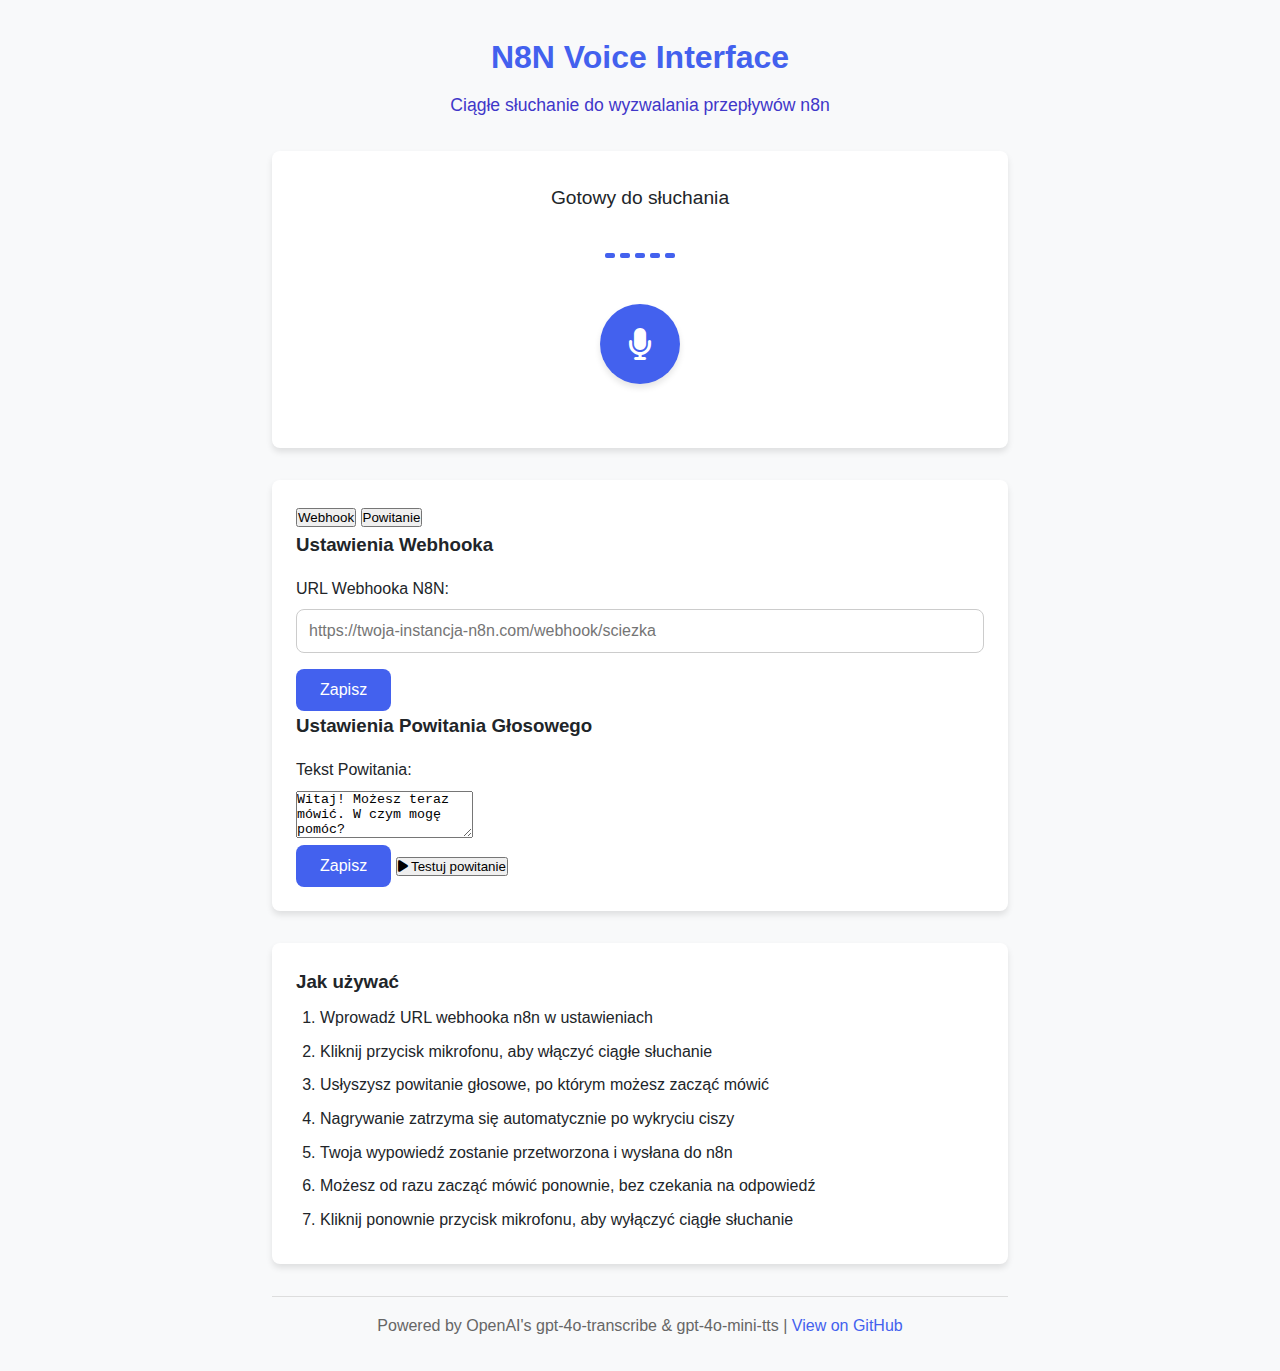
==== n8n-voice-interface/frontend/index.html @ 01059b47 "Update index.html" ====
<!DOCTYPE html>
<html lang="en">
<head>
    <meta charset="UTF-8">
    <meta name="viewport" content="width=device-width, initial-scale=1.0">
    <title>N8N Voice Interface</title>
    <link rel="stylesheet" href="styles.css">
    <link rel="stylesheet" href="https://cdnjs.cloudflare.com/ajax/libs/font-awesome/6.4.0/css/all.min.css">
</head>
<body>
    <div class="container">
        <header>
            <h1>N8N Voice Interface</h1>
            <p class="subtitle">Ciągłe słuchanie do wyzwalania przepływów n8n</p>
        </header>

        <main>
            <div class="voice-interface">
                <div id="status-container">
                    <div id="status-message">Gotowy do słuchania</div>
                    <div id="visualization-container">
                        <div class="visualization-bar"></div>
                        <div class="visualization-bar"></div>
                        <div class="visualization-bar"></div>
                        <div class="visualization-bar"></div>
                        <div class="visualization-bar"></div>
                    </div>
                </div>

                <div class="microphone-container">
                    <button id="record-button" class="record-button" title="Rozpocznij ciągłe słuchanie">
                        <i class="fas fa-microphone"></i>
                    </button>
                </div>
                
                <!-- Conversation container for continuous listening -->
                <div id="conversation-container" class="conversation-container hidden"></div>

                <!-- Legacy containers kept for compatibility -->
                <div id="transcription-container" class="hidden">
                    <h3>Twoja wiadomość:</h3>
                    <div id="transcription-text"></div>
                </div>

                <div id="response-container" class="hidden">
                    <h3>Odpowiedź N8N:</h3>
                    <div id="response-text"></div>
                    <div class="audio-controls">
                        <button id="play-again-button" class="btn-icon" onclick="document.querySelector('audio').play()">
                            <i class="fas fa-play"></i> Odtwórz ponownie
                        </button>
                    </div>
                </div>
            </div>

            <div id="message-container" class="hidden">
                <div id="message-text"></div>
            </div>

            <!-- Settings container with tabs -->
            <div class="settings-container">
                <div class="tabs">
                    <button class="tab-button active" data-tab="webhook-settings">Webhook</button>
                    <button class="tab-button" data-tab="greeting-settings">Powitanie</button>
                </div>
                
                <div id="webhook-settings" class="tab-content active">
                    <h3>Ustawienia Webhooka</h3>
                    <div class="form-group">
                        <label for="webhook-url">URL Webhooka N8N:</label>
                        <input type="text" id="webhook-url" placeholder="https://twoja-instancja-n8n.com/webhook/sciezka">
                        <button id="save-settings" class="btn">Zapisz</button>
                    </div>
                </div>
                
                <div id="greeting-settings" class="tab-content">
                    <h3>Ustawienia Powitania Głosowego</h3>
                    <div class="form-group">
                        <label for="greeting-text">Tekst Powitania:</label>
                        <textarea id="greeting-text" placeholder="Witaj! Możesz teraz mówić. W czym mogę pomóc?" rows="3"></textarea>
                        <div class="button-group">
                            <button id="save-greeting" class="btn">Zapisz</button>
                            <button id="test-greeting" class="btn-secondary">
                                <i class="fas fa-play"></i> Testuj powitanie
                            </button>
                        </div>
                    </div>
                </div>
            </div>

            <div class="info-container">
                <div class="info-box">
                    <h3>Jak używać</h3>
                    <ol>
                        <li>Wprowadź URL webhooka n8n w ustawieniach</li>
                        <li>Kliknij przycisk mikrofonu, aby włączyć ciągłe słuchanie</li>
                        <li>Usłyszysz powitanie głosowe, po którym możesz zacząć mówić</li>
                        <li>Nagrywanie zatrzyma się automatycznie po wykryciu ciszy</li>
                        <li>Twoja wypowiedź zostanie przetworzona i wysłana do n8n</li>
                        <li>Możesz od razu zacząć mówić ponownie, bez czekania na odpowiedź</li>
                        <li>Kliknij ponownie przycisk mikrofonu, aby wyłączyć ciągłe słuchanie</li>
                    </ol>
                </div>
            </div>
        </main>

        <footer>
            <p>Powered by OpenAI's gpt-4o-transcribe & gpt-4o-mini-tts | <a href="https://github.com/yourusername/n8n-voice-interface" target="_blank">View on GitHub</a></p>
        </footer>
    </div>

    <script src="app.js"></script>
    <script src="greeting.js"></script>
    <script>
        // Tab functionality
        document.addEventListener('DOMContentLoaded', () => {
            const tabButtons = document.querySelectorAll('.tab-button');
            const tabContents = document.querySelectorAll('.tab-content');
            
            tabButtons.forEach(button => {
                button.addEventListener('click', () => {
                    // Deactivate all tabs
                    tabButtons.forEach(btn => btn.classList.remove('active'));
                    tabContents.forEach(content => content.classList.remove('active'));
                    
                    // Activate clicked tab
                    button.classList.add('active');
                    const tabId = button.getAttribute('data-tab');
                    document.getElementById(tabId).classList.add('active');
                });
            });
        });
    </script>
</body>
</html>
---- n8n-voice-interface/frontend/styles.css ----
:root {
    --primary-color: #4361ee;
    --secondary-color: #3f37c9;
    --accent-color: #f72585;
    --text-color: #212529;
    --light-bg: #f8f9fa;
    --dark-bg: #343a40;
    --success-color: #4caf50;
    --error-color: #f44336;
    --user-message-bg: #e9f5ff;
    --assistant-message-bg: #f0f7f0;
    --border-radius: 8px;
    --box-shadow: 0 4px 6px rgba(0, 0, 0, 0.1);
    --transition: all 0.3s ease;
}

* {
    margin: 0;
    padding: 0;
    box-sizing: border-box;
}

body {
    font-family: 'Segoe UI', Tahoma, Geneva, Verdana, sans-serif;
    background-color: var(--light-bg);
    color: var(--text-color);
    line-height: 1.6;
}

.container {
    max-width: 800px;
    margin: 0 auto;
    padding: 2rem;
}

header {
    text-align: center;
    margin-bottom: 2rem;
}

h1 {
    color: var(--primary-color);
    margin-bottom: 0.5rem;
}

.subtitle {
    color: var(--secondary-color);
    font-size: 1.1rem;
}

/* Voice Interface Styles */
.voice-interface {
    background-color: white;
    border-radius: var(--border-radius);
    padding: 2rem;
    margin-bottom: 2rem;
    box-shadow: var(--box-shadow);
    text-align: center;
}

#status-container {
    margin-bottom: 1.5rem;
}

#status-message {
    font-size: 1.2rem;
    font-weight: 500;
    margin-bottom: 1rem;
}

.microphone-container {
    display: flex;
    justify-content: center;
    margin-bottom: 2rem;
}

.record-button {
    background-color: var(--primary-color);
    color: white;
    border: none;
    border-radius: 50%;
    width: 80px;
    height: 80px;
    font-size: 2rem;
    cursor: pointer;
    transition: var(--transition);
    display: flex;
    align-items: center;
    justify-content: center;
    box-shadow: var(--box-shadow);
}

.record-button:hover {
    background-color: var(--secondary-color);
    transform: scale(1.05);
}

.record-button.recording {
    background-color: var(--accent-color);
    animation: pulse 1.5s infinite;
}

@keyframes pulse {
    0% {
        box-shadow: 0 0 0 0 rgba(247, 37, 133, 0.7);
    }
    70% {
        box-shadow: 0 0 0 15px rgba(247, 37, 133, 0);
    }
    100% {
        box-shadow: 0 0 0 0 rgba(247, 37, 133, 0);
    }
}

/* New Conversation Container */
.conversation-container {
    max-height: 500px;
    overflow-y: auto;
    margin: 1rem 0;
    padding: 1rem;
    border-radius: var(--border-radius);
    background-color: var(--light-bg);
    text-align: left;
}

.conversation-entry {
    margin-bottom: 1.5rem;
}

.user-message, .assistant-message {
    padding: 0.8rem;
    border-radius: var(--border-radius);
    margin-bottom: 0.5rem;
}

.user-message {
    background-color: var(--user-message-bg);
    border-left: 4px solid var(--primary-color);
}

.assistant-message {
    background-color: var(--assistant-message-bg);
    border-left: 4px solid var(--accent-color);
}

.message-status {
    font-weight: 600;
    margin-bottom: 0.3rem;
    font-size: 0.9rem;
}

.message-content {
    font-size: 1rem;
    line-height: 1.5;
}

.message-content.loading {
    display: inline-block;
    min-height: 1.5rem;
    min-width: 80%;
    background: linear-gradient(90deg, #f0f0f0 25%, #e0e0e0 50%, #f0f0f0 75%);
    background-size: 200% 100%;
    animation: loading 1.5s infinite;
    border-radius: 4px;
}

@keyframes loading {
    0% {
        background-position: 200% 0;
    }
    100% {
        background-position: -200% 0;
    }
}

.audio-controls {
    display: flex;
    justify-content: flex-end;
    margin-top: 0.5rem;
}

.play-button {
    background-color: var(--secondary-color);
    color: white;
    border: none;
    border-radius: var(--border-radius);
    padding: 0.5rem 1rem;
    font-size: 0.9rem;
    cursor: pointer;
    transition: var(--transition);
    display: inline-flex;
    align-items: center;
    gap: 0.5rem;
}

.play-button:hover {
    background-color: var(--primary-color);
}

/* Legacy containers (kept for compatibility) */
#transcription-container, #response-container {
    margin-top: 2rem;
    text-align: left;
    background-color: var(--light-bg);
    padding: 1rem;
    border-radius: var(--border-radius);
}

#transcription-container {
    border-left: 4px solid var(--primary-color);
}

#response-container {
    border-left: 4px solid var(--accent-color);
    margin-top: 1.5rem;
}

#transcription-text, #response-text {
    font-size: 1.1rem;
    line-height: 1.6;
    margin-top: 0.5rem;
}

.btn-icon {
    background-color: var(--secondary-color);
    color: white;
    border: none;
    border-radius: var(--border-radius);
    padding: 0.5rem 1rem;
    font-size: 0.9rem;
    cursor: pointer;
    transition: var(--transition);
    display: inline-flex;
    align-items: center;
    gap: 0.5rem;
}

.btn-icon i {
    font-size: 0.9rem;
}

.btn-icon:hover {
    background-color: var(--primary-color);
}

/* Visualization */
#visualization-container {
    display: flex;
    justify-content: center;
    align-items: center;
    height: 50px;
    gap: 5px;
}

.visualization-bar {
    width: 10px;
    height: 5px;
    background-color: var(--primary-color);
    border-radius: 2px;
    transition: height 0.1s ease;
}

.active-visualization .visualization-bar {
    animation: none; /* Remove default animation */
}

/* Settings Styles */
.settings-container {
    background-color: white;
    border-radius: var(--border-radius);
    padding: 1.5rem;
    margin-bottom: 2rem;
    box-shadow: var(--box-shadow);
}

.form-group {
    margin-top: 1rem;
}

label {
    display: block;
    margin-bottom: 0.5rem;
    font-weight: 500;
}

input[type="text"] {
    width: 100%;
    padding: 0.75rem;
    border: 1px solid #ccc;
    border-radius: var(--border-radius);
    font-size: 1rem;
    margin-bottom: 1rem;
}

.btn {
    background-color: var(--primary-color);
    color: white;
    border: none;
    border-radius: var(--border-radius);
    padding: 0.75rem 1.5rem;
    font-size: 1rem;
    cursor: pointer;
    transition: var(--transition);
}

.btn:hover {
    background-color: var(--secondary-color);
}

/* Info Box */
.info-container {
    margin-bottom: 2rem;
}

.info-box {
    background-color: white;
    border-radius: var(--border-radius);
    padding: 1.5rem;
    box-shadow: var(--box-shadow);
}

.info-box ol {
    margin-left: 1.5rem;
    margin-top: 0.5rem;
}

.info-box li {
    margin-bottom: 0.5rem;
}

/* Message Container */
#message-container {
    padding: 1rem;
    margin-bottom: 1.5rem;
    border-radius: var(--border-radius);
    text-align: center;
}

#message-container.success {
    background-color: rgba(76, 175, 80, 0.2);
    border: 1px solid var(--success-color);
}

#message-container.error {
    background-color: rgba(244, 67, 54, 0.2);
    border: 1px solid var(--error-color);
}

/* Footer */
footer {
    text-align: center;
    margin-top: 2rem;
    padding-top: 1rem;
    border-top: 1px solid #ddd;
    color: #666;
}

footer a {
    color: var(--primary-color);
    text-decoration: none;
}

footer a:hover {
    text-decoration: underline;
}

/* Utility Classes */
.hidden {
    display: none;
}

/* Scrollbar styles */
.conversation-container::-webkit-scrollbar {
    width: 8px;
}

.conversation-container::-webkit-scrollbar-track {
    background: #f1f1f1;
    border-radius: 10px;
}

.conversation-container::-webkit-scrollbar-thumb {
    background: #c1c1c1;
    border-radius: 10px;
}

.conversation-container::-webkit-scrollbar-thumb:hover {
    background: #a1a1a1;
}

/* Responsive styles */
@media (max-width: 600px) {
    .container {
        padding: 1rem;
    }
    
    .voice-interface {
        padding: 1rem;
    }
    
    .record-button {
        width: 60px;
        height: 60px;
        font-size: 1.5rem;
    }
    
    .conversation-container {
        max-height: 400px;
    }
}
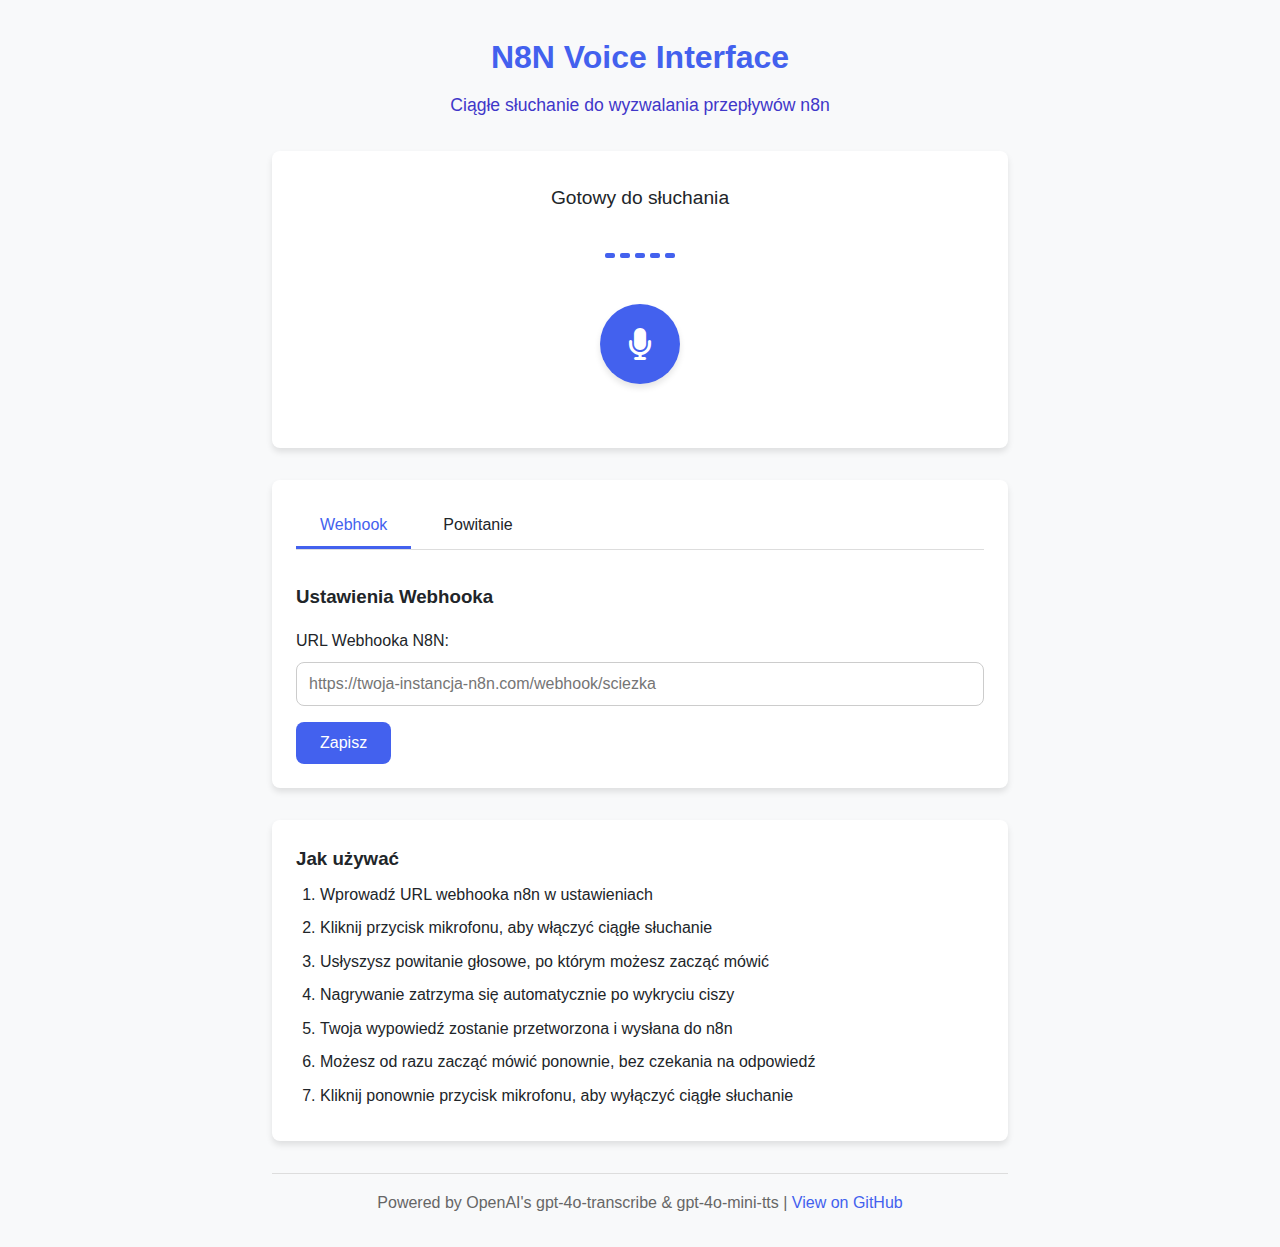
==== commit 5072ac40: "Update index.html" ====
--- a/n8n-voice-interface/frontend/index.html
+++ b/n8n-voice-interface/frontend/index.html
@@ -109,6 +109,7 @@
         </footer>
     </div>
 
+    <!-- Ważna jest kolejność ładowania skryptów - app.js musi być pierwszy -->
     <script src="app.js"></script>
     <script src="greeting.js"></script>
     <script>
--- a/n8n-voice-interface/frontend/styles.css
+++ b/n8n-voice-interface/frontend/styles.css
@@ -273,6 +273,45 @@
     box-shadow: var(--box-shadow);
 }
 
+/* Tabs */
+.tabs {
+    display: flex;
+    margin-bottom: 1rem;
+    border-bottom: 1px solid #ddd;
+}
+
+.tab-button {
+    background-color: transparent;
+    border: none;
+    padding: 0.75rem 1.5rem;
+    font-size: 1rem;
+    font-weight: 500;
+    color: var(--text-color);
+    cursor: pointer;
+    margin-right: 0.5rem;
+    border-bottom: 3px solid transparent;
+    transition: var(--transition);
+}
+
+.tab-button:hover {
+    color: var(--primary-color);
+}
+
+.tab-button.active {
+    color: var(--primary-color);
+    border-bottom: 3px solid var(--primary-color);
+}
+
+.tab-content {
+    display: none;
+    padding-top: 1rem;
+}
+
+.tab-content.active {
+    display: block;
+}
+
+/* Form elements */
 .form-group {
     margin-top: 1rem;
 }
@@ -283,13 +322,24 @@
     font-weight: 500;
 }
 
-input[type="text"] {
+input[type="text"], textarea {
     width: 100%;
     padding: 0.75rem;
     border: 1px solid #ccc;
     border-radius: var(--border-radius);
     font-size: 1rem;
     margin-bottom: 1rem;
+    font-family: inherit;
+}
+
+textarea {
+    resize: vertical;
+    min-height: 80px;
+}
+
+.button-group {
+    display: flex;
+    gap: 1rem;
 }
 
 .btn {
@@ -305,6 +355,33 @@
 
 .btn:hover {
     background-color: var(--secondary-color);
+}
+
+.btn-secondary {
+    background-color: var(--secondary-color);
+    color: white;
+    border: none;
+    border-radius: var(--border-radius);
+    padding: 0.75rem 1.5rem;
+    font-size: 1rem;
+    cursor: pointer;
+    transition: var(--transition);
+    display: inline-flex;
+    align-items: center;
+    gap: 0.5rem;
+}
+
+.btn-secondary:hover {
+    background-color: var(--primary-color);
+}
+
+.btn-secondary i, .btn i {
+    font-size: 0.9rem;
+}
+
+.btn:disabled, .btn-secondary:disabled {
+    background-color: #cccccc;
+    cursor: not-allowed;
 }
 
 /* Info Box */
@@ -369,6 +446,14 @@
     display: none;
 }
 
+/* Spinner animation */
+@keyframes spinner {
+    to {transform: rotate(360deg);}
+}
+.fa-spinner {
+    animation: spinner 1s linear infinite;
+}
+
 /* Scrollbar styles */
 .conversation-container::-webkit-scrollbar {
     width: 8px;
@@ -407,4 +492,24 @@
     .conversation-container {
         max-height: 400px;
     }
-}
+    
+    .tabs {
+        flex-direction: column;
+        border-bottom: none;
+    }
+    
+    .tab-button {
+        width: 100%;
+        text-align: center;
+        border-bottom: 1px solid #ddd;
+        margin-right: 0;
+    }
+    
+    .tab-button.active {
+        border-bottom: 3px solid var(--primary-color);
+    }
+    
+    .button-group {
+        flex-direction: column;
+    }
+}
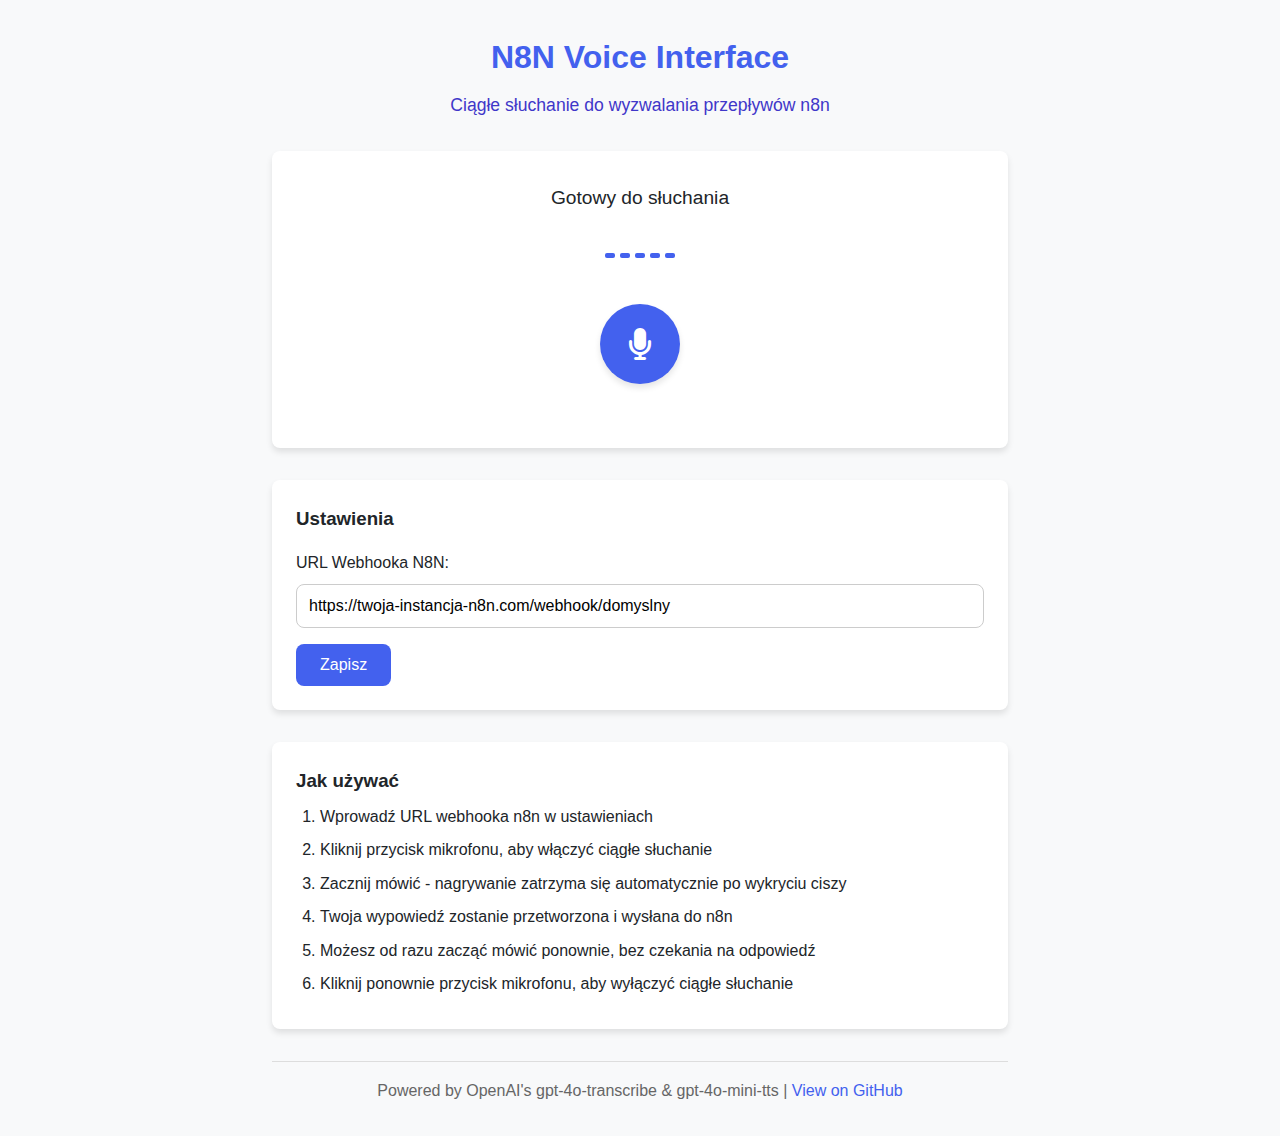
==== commit e776dd31: "Update index.html" ====
--- a/n8n-voice-interface/frontend/index.html
+++ b/n8n-voice-interface/frontend/index.html
@@ -57,34 +57,12 @@
                 <div id="message-text"></div>
             </div>
 
-            <!-- Settings container with tabs -->
             <div class="settings-container">
-                <div class="tabs">
-                    <button class="tab-button active" data-tab="webhook-settings">Webhook</button>
-                    <button class="tab-button" data-tab="greeting-settings">Powitanie</button>
-                </div>
-                
-                <div id="webhook-settings" class="tab-content active">
-                    <h3>Ustawienia Webhooka</h3>
-                    <div class="form-group">
-                        <label for="webhook-url">URL Webhooka N8N:</label>
-                        <input type="text" id="webhook-url" placeholder="https://twoja-instancja-n8n.com/webhook/sciezka">
-                        <button id="save-settings" class="btn">Zapisz</button>
-                    </div>
-                </div>
-                
-                <div id="greeting-settings" class="tab-content">
-                    <h3>Ustawienia Powitania Głosowego</h3>
-                    <div class="form-group">
-                        <label for="greeting-text">Tekst Powitania:</label>
-                        <textarea id="greeting-text" placeholder="Witaj! Możesz teraz mówić. W czym mogę pomóc?" rows="3"></textarea>
-                        <div class="button-group">
-                            <button id="save-greeting" class="btn">Zapisz</button>
-                            <button id="test-greeting" class="btn-secondary">
-                                <i class="fas fa-play"></i> Testuj powitanie
-                            </button>
-                        </div>
-                    </div>
+                <h3>Ustawienia</h3>
+                <div class="form-group">
+                    <label for="webhook-url">URL Webhooka N8N:</label>
+                    <input type="text" id="webhook-url" placeholder="https://twoja-instancja-n8n.com/webhook/sciezka">
+                    <button id="save-settings" class="btn">Zapisz</button>
                 </div>
             </div>
 
@@ -94,8 +72,7 @@
                     <ol>
                         <li>Wprowadź URL webhooka n8n w ustawieniach</li>
                         <li>Kliknij przycisk mikrofonu, aby włączyć ciągłe słuchanie</li>
-                        <li>Usłyszysz powitanie głosowe, po którym możesz zacząć mówić</li>
-                        <li>Nagrywanie zatrzyma się automatycznie po wykryciu ciszy</li>
+                        <li>Zacznij mówić - nagrywanie zatrzyma się automatycznie po wykryciu ciszy</li>
                         <li>Twoja wypowiedź zostanie przetworzona i wysłana do n8n</li>
                         <li>Możesz od razu zacząć mówić ponownie, bez czekania na odpowiedź</li>
                         <li>Kliknij ponownie przycisk mikrofonu, aby wyłączyć ciągłe słuchanie</li>
@@ -109,28 +86,7 @@
         </footer>
     </div>
 
-    <!-- Ważna jest kolejność ładowania skryptów - app.js musi być pierwszy -->
     <script src="app.js"></script>
-    <script src="greeting.js"></script>
-    <script>
-        // Tab functionality
-        document.addEventListener('DOMContentLoaded', () => {
-            const tabButtons = document.querySelectorAll('.tab-button');
-            const tabContents = document.querySelectorAll('.tab-content');
-            
-            tabButtons.forEach(button => {
-                button.addEventListener('click', () => {
-                    // Deactivate all tabs
-                    tabButtons.forEach(btn => btn.classList.remove('active'));
-                    tabContents.forEach(content => content.classList.remove('active'));
-                    
-                    // Activate clicked tab
-                    button.classList.add('active');
-                    const tabId = button.getAttribute('data-tab');
-                    document.getElementById(tabId).classList.add('active');
-                });
-            });
-        });
-    </script>
+    <script src="custom.js"></script>
 </body>
 </html>
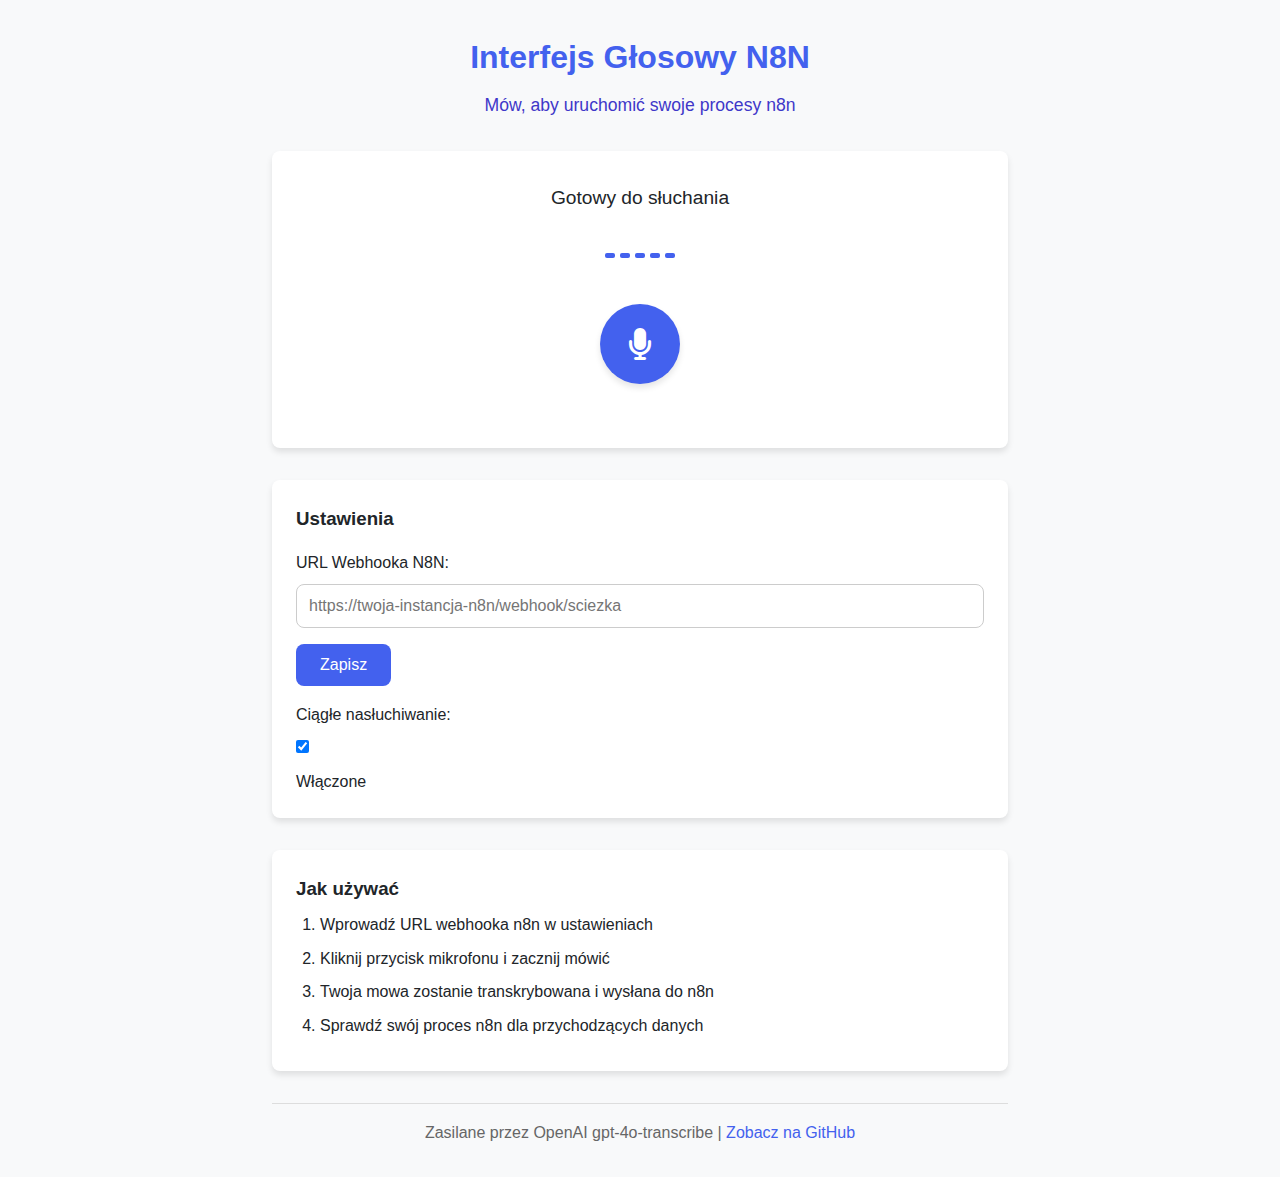
==== commit a4f7c408: "Update index.html" ====
--- a/n8n-voice-interface/frontend/index.html
+++ b/n8n-voice-interface/frontend/index.html
@@ -1,23 +1,23 @@
 <!DOCTYPE html>
-<html lang="en">
+<html lang="pl">
 <head>
     <meta charset="UTF-8">
     <meta name="viewport" content="width=device-width, initial-scale=1.0">
-    <title>N8N Voice Interface</title>
+    <title>Interfejs Głosowy N8N</title>
     <link rel="stylesheet" href="styles.css">
     <link rel="stylesheet" href="https://cdnjs.cloudflare.com/ajax/libs/font-awesome/6.4.0/css/all.min.css">
 </head>
 <body>
     <div class="container">
         <header>
-            <h1>N8N Voice Interface</h1>
-            <p class="subtitle">Ciągłe słuchanie do wyzwalania przepływów n8n</p>
+            <h1>Interfejs Głosowy N8N</h1>
+            <p class="subtitle">Mów, aby uruchomić swoje procesy n8n</p>
         </header>
 
         <main>
             <div class="voice-interface">
                 <div id="status-container">
-                    <div id="status-message">Gotowy do słuchania</div>
+                    <div id="status-message">Gotowy do nasłuchiwania</div>
                     <div id="visualization-container">
                         <div class="visualization-bar"></div>
                         <div class="visualization-bar"></div>
@@ -28,28 +28,14 @@
                 </div>
 
                 <div class="microphone-container">
-                    <button id="record-button" class="record-button" title="Rozpocznij ciągłe słuchanie">
+                    <button id="record-button" class="record-button">
                         <i class="fas fa-microphone"></i>
                     </button>
                 </div>
-                
-                <!-- Conversation container for continuous listening -->
-                <div id="conversation-container" class="conversation-container hidden"></div>
 
-                <!-- Legacy containers kept for compatibility -->
                 <div id="transcription-container" class="hidden">
-                    <h3>Twoja wiadomość:</h3>
+                    <h3>Transkrypcja:</h3>
                     <div id="transcription-text"></div>
-                </div>
-
-                <div id="response-container" class="hidden">
-                    <h3>Odpowiedź N8N:</h3>
-                    <div id="response-text"></div>
-                    <div class="audio-controls">
-                        <button id="play-again-button" class="btn-icon" onclick="document.querySelector('audio').play()">
-                            <i class="fas fa-play"></i> Odtwórz ponownie
-                        </button>
-                    </div>
                 </div>
             </div>
 
@@ -61,8 +47,16 @@
                 <h3>Ustawienia</h3>
                 <div class="form-group">
                     <label for="webhook-url">URL Webhooka N8N:</label>
-                    <input type="text" id="webhook-url" placeholder="https://twoja-instancja-n8n.com/webhook/sciezka">
+                    <input type="text" id="webhook-url" placeholder="https://twoja-instancja-n8n/webhook/sciezka">
                     <button id="save-settings" class="btn">Zapisz</button>
+                </div>
+                <div class="form-group">
+                    <label for="continuous-listening">Ciągłe nasłuchiwanie:</label>
+                    <div class="toggle-container">
+                        <input type="checkbox" id="continuous-listening" checked>
+                        <label for="continuous-listening" class="toggle-label"></label>
+                        <span class="toggle-text">Włączone</span>
+                    </div>
                 </div>
             </div>
 
@@ -71,18 +65,16 @@
                     <h3>Jak używać</h3>
                     <ol>
                         <li>Wprowadź URL webhooka n8n w ustawieniach</li>
-                        <li>Kliknij przycisk mikrofonu, aby włączyć ciągłe słuchanie</li>
-                        <li>Zacznij mówić - nagrywanie zatrzyma się automatycznie po wykryciu ciszy</li>
-                        <li>Twoja wypowiedź zostanie przetworzona i wysłana do n8n</li>
-                        <li>Możesz od razu zacząć mówić ponownie, bez czekania na odpowiedź</li>
-                        <li>Kliknij ponownie przycisk mikrofonu, aby wyłączyć ciągłe słuchanie</li>
+                        <li>Kliknij przycisk mikrofonu i zacznij mówić</li>
+                        <li>Twoja mowa zostanie transkrybowana i wysłana do n8n</li>
+                        <li>Sprawdź swój proces n8n dla przychodzących danych</li>
                     </ol>
                 </div>
             </div>
         </main>
 
         <footer>
-            <p>Powered by OpenAI's gpt-4o-transcribe & gpt-4o-mini-tts | <a href="https://github.com/yourusername/n8n-voice-interface" target="_blank">View on GitHub</a></p>
+            <p>Zasilane przez OpenAI gpt-4o-transcribe | <a href="https://github.com/yourusername/n8n-voice-interface" target="_blank">Zobacz na GitHub</a></p>
         </footer>
     </div>
 
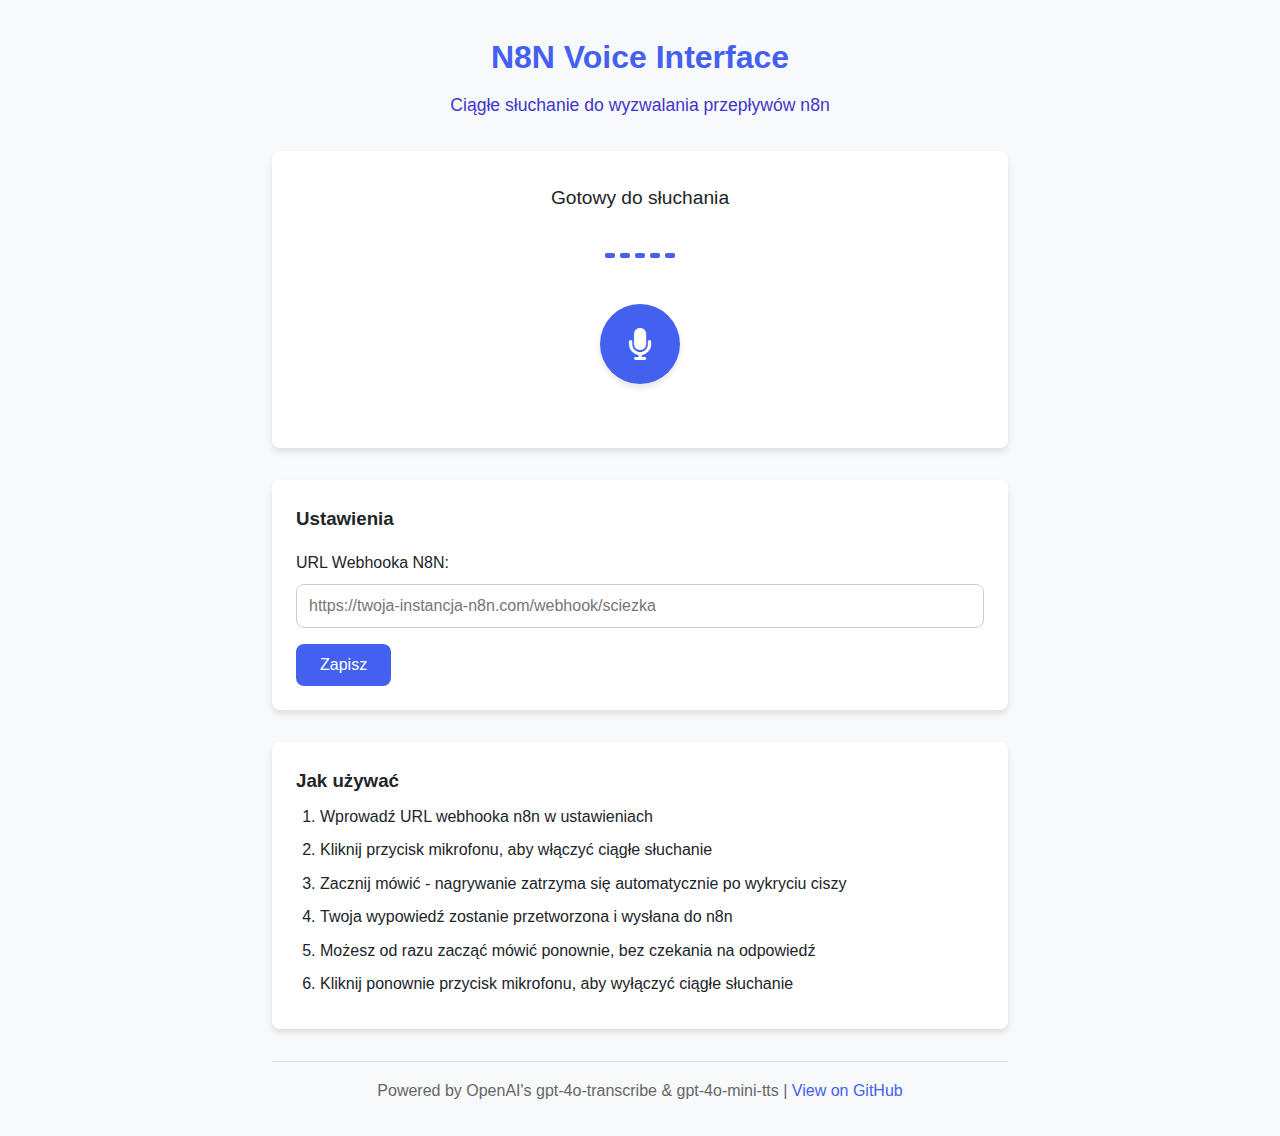
==== commit e725f7c5: "Revert "Update index.html"" ====
--- a/n8n-voice-interface/frontend/index.html
+++ b/n8n-voice-interface/frontend/index.html
@@ -1,23 +1,23 @@
 <!DOCTYPE html>
-<html lang="pl">
+<html lang="en">
 <head>
     <meta charset="UTF-8">
     <meta name="viewport" content="width=device-width, initial-scale=1.0">
-    <title>Interfejs Głosowy N8N</title>
+    <title>N8N Voice Interface</title>
     <link rel="stylesheet" href="styles.css">
     <link rel="stylesheet" href="https://cdnjs.cloudflare.com/ajax/libs/font-awesome/6.4.0/css/all.min.css">
 </head>
 <body>
     <div class="container">
         <header>
-            <h1>Interfejs Głosowy N8N</h1>
-            <p class="subtitle">Mów, aby uruchomić swoje procesy n8n</p>
+            <h1>N8N Voice Interface</h1>
+            <p class="subtitle">Ciągłe słuchanie do wyzwalania przepływów n8n</p>
         </header>
 
         <main>
             <div class="voice-interface">
                 <div id="status-container">
-                    <div id="status-message">Gotowy do nasłuchiwania</div>
+                    <div id="status-message">Gotowy do słuchania</div>
                     <div id="visualization-container">
                         <div class="visualization-bar"></div>
                         <div class="visualization-bar"></div>
@@ -28,14 +28,28 @@
                 </div>
 
                 <div class="microphone-container">
-                    <button id="record-button" class="record-button">
+                    <button id="record-button" class="record-button" title="Rozpocznij ciągłe słuchanie">
                         <i class="fas fa-microphone"></i>
                     </button>
                 </div>
+                
+                <!-- Conversation container for continuous listening -->
+                <div id="conversation-container" class="conversation-container hidden"></div>
 
+                <!-- Legacy containers kept for compatibility -->
                 <div id="transcription-container" class="hidden">
-                    <h3>Transkrypcja:</h3>
+                    <h3>Twoja wiadomość:</h3>
                     <div id="transcription-text"></div>
+                </div>
+
+                <div id="response-container" class="hidden">
+                    <h3>Odpowiedź N8N:</h3>
+                    <div id="response-text"></div>
+                    <div class="audio-controls">
+                        <button id="play-again-button" class="btn-icon" onclick="document.querySelector('audio').play()">
+                            <i class="fas fa-play"></i> Odtwórz ponownie
+                        </button>
+                    </div>
                 </div>
             </div>
 
@@ -47,16 +61,8 @@
                 <h3>Ustawienia</h3>
                 <div class="form-group">
                     <label for="webhook-url">URL Webhooka N8N:</label>
-                    <input type="text" id="webhook-url" placeholder="https://twoja-instancja-n8n/webhook/sciezka">
+                    <input type="text" id="webhook-url" placeholder="https://twoja-instancja-n8n.com/webhook/sciezka">
                     <button id="save-settings" class="btn">Zapisz</button>
-                </div>
-                <div class="form-group">
-                    <label for="continuous-listening">Ciągłe nasłuchiwanie:</label>
-                    <div class="toggle-container">
-                        <input type="checkbox" id="continuous-listening" checked>
-                        <label for="continuous-listening" class="toggle-label"></label>
-                        <span class="toggle-text">Włączone</span>
-                    </div>
                 </div>
             </div>
 
@@ -65,16 +71,18 @@
                     <h3>Jak używać</h3>
                     <ol>
                         <li>Wprowadź URL webhooka n8n w ustawieniach</li>
-                        <li>Kliknij przycisk mikrofonu i zacznij mówić</li>
-                        <li>Twoja mowa zostanie transkrybowana i wysłana do n8n</li>
-                        <li>Sprawdź swój proces n8n dla przychodzących danych</li>
+                        <li>Kliknij przycisk mikrofonu, aby włączyć ciągłe słuchanie</li>
+                        <li>Zacznij mówić - nagrywanie zatrzyma się automatycznie po wykryciu ciszy</li>
+                        <li>Twoja wypowiedź zostanie przetworzona i wysłana do n8n</li>
+                        <li>Możesz od razu zacząć mówić ponownie, bez czekania na odpowiedź</li>
+                        <li>Kliknij ponownie przycisk mikrofonu, aby wyłączyć ciągłe słuchanie</li>
                     </ol>
                 </div>
             </div>
         </main>
 
         <footer>
-            <p>Zasilane przez OpenAI gpt-4o-transcribe | <a href="https://github.com/yourusername/n8n-voice-interface" target="_blank">Zobacz na GitHub</a></p>
+            <p>Powered by OpenAI's gpt-4o-transcribe & gpt-4o-mini-tts | <a href="https://github.com/yourusername/n8n-voice-interface" target="_blank">View on GitHub</a></p>
         </footer>
     </div>
 
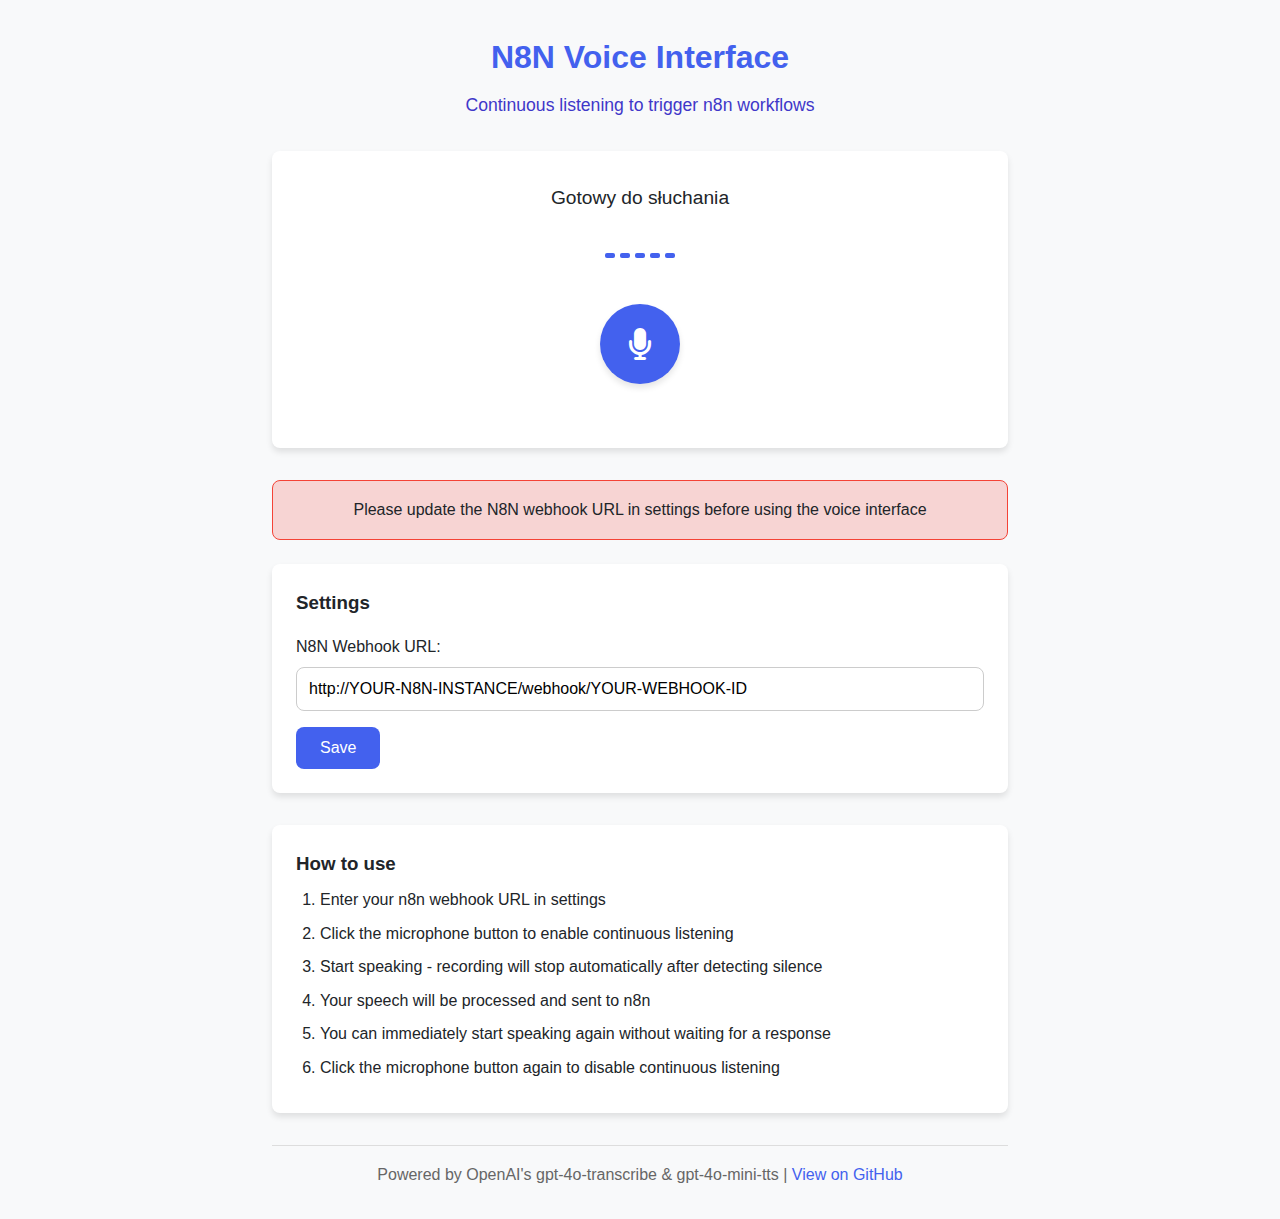
==== commit 577c8c3d: "Update index.html" ====
--- a/n8n-voice-interface/frontend/index.html
+++ b/n8n-voice-interface/frontend/index.html
@@ -11,13 +11,13 @@
     <div class="container">
         <header>
             <h1>N8N Voice Interface</h1>
-            <p class="subtitle">Ciągłe słuchanie do wyzwalania przepływów n8n</p>
+            <p class="subtitle">Continuous listening to trigger n8n workflows</p>
         </header>
 
         <main>
             <div class="voice-interface">
                 <div id="status-container">
-                    <div id="status-message">Gotowy do słuchania</div>
+                    <div id="status-message">Ready to listen</div>
                     <div id="visualization-container">
                         <div class="visualization-bar"></div>
                         <div class="visualization-bar"></div>
@@ -28,7 +28,7 @@
                 </div>
 
                 <div class="microphone-container">
-                    <button id="record-button" class="record-button" title="Rozpocznij ciągłe słuchanie">
+                    <button id="record-button" class="record-button" title="Start continuous listening">
                         <i class="fas fa-microphone"></i>
                     </button>
                 </div>
@@ -38,16 +38,16 @@
 
                 <!-- Legacy containers kept for compatibility -->
                 <div id="transcription-container" class="hidden">
-                    <h3>Twoja wiadomość:</h3>
+                    <h3>Your message:</h3>
                     <div id="transcription-text"></div>
                 </div>
 
                 <div id="response-container" class="hidden">
-                    <h3>Odpowiedź N8N:</h3>
+                    <h3>N8N Response:</h3>
                     <div id="response-text"></div>
                     <div class="audio-controls">
                         <button id="play-again-button" class="btn-icon" onclick="document.querySelector('audio').play()">
-                            <i class="fas fa-play"></i> Odtwórz ponownie
+                            <i class="fas fa-play"></i> Play again
                         </button>
                     </div>
                 </div>
@@ -58,24 +58,24 @@
             </div>
 
             <div class="settings-container">
-                <h3>Ustawienia</h3>
+                <h3>Settings</h3>
                 <div class="form-group">
-                    <label for="webhook-url">URL Webhooka N8N:</label>
-                    <input type="text" id="webhook-url" placeholder="https://twoja-instancja-n8n.com/webhook/sciezka">
-                    <button id="save-settings" class="btn">Zapisz</button>
+                    <label for="webhook-url">N8N Webhook URL:</label>
+                    <input type="text" id="webhook-url" placeholder="https://your-n8n-instance.com/webhook/path">
+                    <button id="save-settings" class="btn">Save</button>
                 </div>
             </div>
 
             <div class="info-container">
                 <div class="info-box">
-                    <h3>Jak używać</h3>
+                    <h3>How to use</h3>
                     <ol>
-                        <li>Wprowadź URL webhooka n8n w ustawieniach</li>
-                        <li>Kliknij przycisk mikrofonu, aby włączyć ciągłe słuchanie</li>
-                        <li>Zacznij mówić - nagrywanie zatrzyma się automatycznie po wykryciu ciszy</li>
-                        <li>Twoja wypowiedź zostanie przetworzona i wysłana do n8n</li>
-                        <li>Możesz od razu zacząć mówić ponownie, bez czekania na odpowiedź</li>
-                        <li>Kliknij ponownie przycisk mikrofonu, aby wyłączyć ciągłe słuchanie</li>
+                        <li>Enter your n8n webhook URL in settings</li>
+                        <li>Click the microphone button to enable continuous listening</li>
+                        <li>Start speaking - recording will stop automatically after detecting silence</li>
+                        <li>Your speech will be processed and sent to n8n</li>
+                        <li>You can immediately start speaking again without waiting for a response</li>
+                        <li>Click the microphone button again to disable continuous listening</li>
                     </ol>
                 </div>
             </div>
